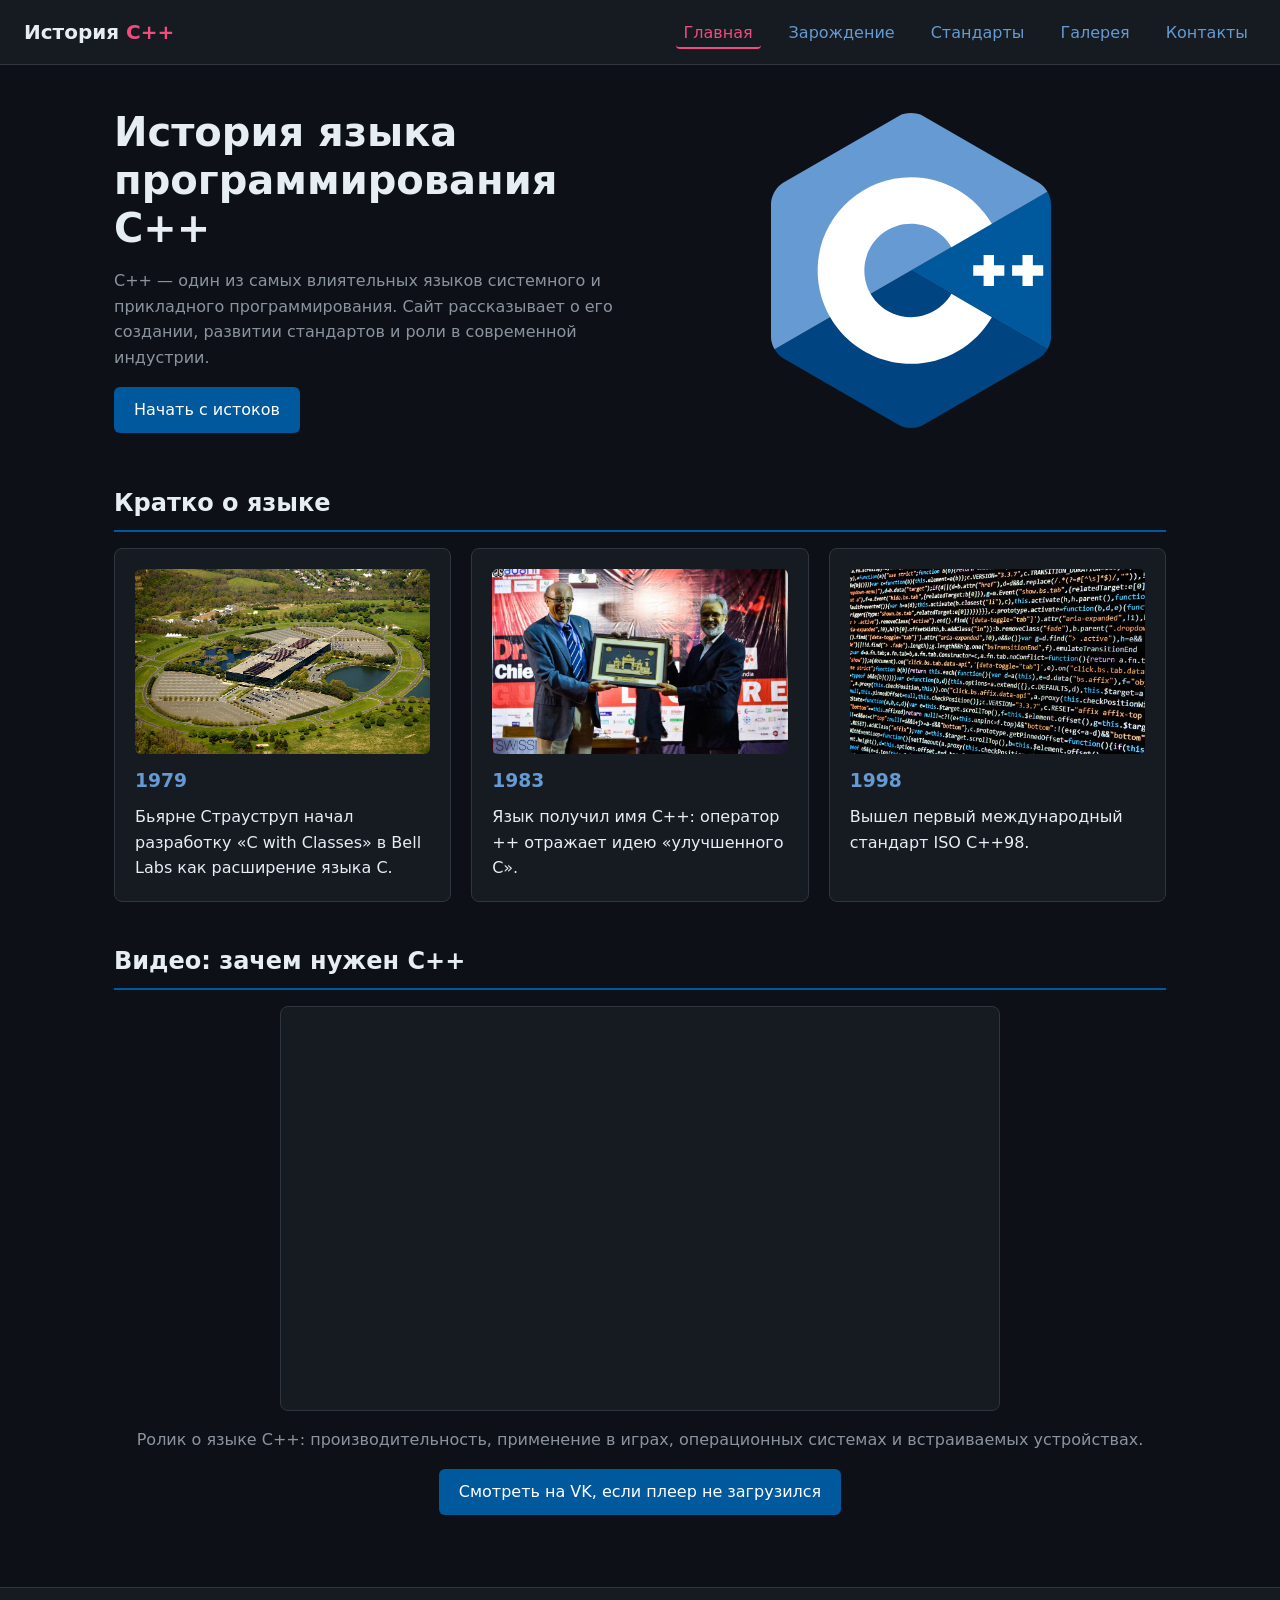
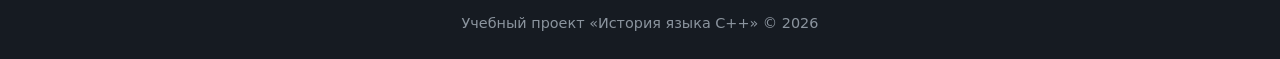
==== index.html @ 8a505035 "First commit" ====
<!DOCTYPE html>
<html lang="ru">
<head>
  <meta charset="UTF-8">
  <meta name="viewport" content="width=device-width, initial-scale=1.0">
  <title>История языка C++ — Главная</title>
  <link rel="stylesheet" href="css/style.css">
</head>
<body>
  <header class="site-header">
    <a class="logo" href="index.html">История <span>C++</span></a>
    <nav class="site-nav" aria-label="Основное меню">
      <ul>
        <li><a href="index.html" aria-current="page">Главная</a></li>
        <li><a href="origins.html">Зарождение</a></li>
        <li><a href="evolution.html">Стандарты</a></li>
        <li><a href="gallery.html">Галерея</a></li>
        <li><a href="contacts.html">Контакты</a></li>
      </ul>
    </nav>
  </header>

  <main>
    <section class="hero">
      <div>
        <h1>История языка программирования C++</h1>
        <p>C++ — один из самых влиятельных языков системного и прикладного программирования. Сайт рассказывает о его создании, развитии стандартов и роли в современной индустрии.</p>
        <a class="btn" href="origins.html">Начать с истоков</a>
      </div>
      <figure class="hero-image">
        <img src="img/cpp-logo.svg" alt="Официальный логотип ISO C++" width="280" height="315">
      </figure>
    </section>

    <section>
      <h2>Кратко о языке</h2>
      <div class="cards">
        <a class="card" href="https://ru.wikipedia.org/wiki/Страуструп,_Бьярне" target="_blank" rel="noopener noreferrer">
          <img src="img/bell-labs.jpg" alt="Здание Bell Labs, где создавали C++">
          <h3>1979</h3>
          <p>Бьярне Страуструп начал разработку «C with Classes» в Bell Labs как расширение языка C.</p>
        </a>
        <a class="card" href="https://ru.wikipedia.org/wiki/C%2B%2B#История" target="_blank" rel="noopener noreferrer">
          <img src="img/stroustrup.jpg" alt="Бьярне Страуструп, создатель C++">
          <h3>1983</h3>
          <p>Язык получил имя C++: оператор ++ отражает идею «улучшенного C».</p>
        </a>
        <a class="card" href="https://ru.wikipedia.org/wiki/C%2B%2B03" target="_blank" rel="noopener noreferrer">
          <img src="img/programming.jpg" alt="Программирование на C++">
          <h3>1998</h3>
          <p>Вышел первый международный стандарт ISO C++98.</p>
        </a>
      </div>
    </section>

    <section class="video-section">
      <h2>Видео: зачем нужен C++</h2>
      <div class="video-wrapper">
        <iframe
          src="https://vkvideo.ru/video_ext.php?oid=-54799175&id=456242775&hd=2"
          title="Видео о C++"
          allow="autoplay; encrypted-media; fullscreen; picture-in-picture; screen-wake-lock"
          allowfullscreen>
        </iframe>
      </div>
      <p class="video-note">Ролик о языке C++: производительность, применение в играх, операционных системах и встраиваемых устройствах.</p>
      <a class="btn btn-video-link" href="https://vkvideo.ru/video-54799175_456242775" target="_blank" rel="noopener noreferrer">Смотреть на VK, если плеер не загрузился</a>
    </section>
  </main>

  <footer class="site-footer">
    <p>Учебный проект «История языка C++» &copy; 2026</p>
  </footer>
</body>
</html>
---- css/style.css ----
*,
*::before,
*::after {
  box-sizing: border-box;
  margin: 0;
  padding: 0;
}

:root {
  --bg: #0d1117;
  --surface: #161b22;
  --accent: #f34b7d;
  --accent-dark: #c93a66;
  --text: #e6edf3;
  --muted: #8b949e;
  --border: #30363d;
  --cpp-blue: #00599c;
  --cpp-blue-light: #659ad2;
}

html {
  scroll-behavior: smooth;
}

body {
  font-family: "Segoe UI", system-ui, sans-serif;
  background: var(--bg);
  color: var(--text);
  line-height: 1.6;
  min-height: 100vh;
  display: flex;
  flex-direction: column;
}

img {
  max-width: 100%;
  height: auto;
  display: block;
}

a {
  color: var(--cpp-blue-light);
  text-decoration: none;
}

ul {
  list-style: none;
}

/* Header & nav */
.site-header {
  background: var(--surface);
  border-bottom: 1px solid var(--border);
  padding: 1rem 1.5rem;
  display: flex;
  flex-wrap: wrap;
  align-items: center;
  justify-content: space-between;
  gap: 1rem;
  position: sticky;
  top: 0;
  z-index: 100;
}

.logo {
  font-size: 1.25rem;
  font-weight: 700;
  color: var(--text);
}

.logo span {
  color: var(--accent);
}

.site-nav ul {
  display: flex;
  flex-wrap: wrap;
  gap: 0.5rem 1.25rem;
}

.site-nav a {
  padding: 0.35rem 0.5rem;
  border-radius: 4px;
  transition: color 0.2s, background 0.2s;
}

.site-nav a:hover {
  color: var(--accent);
  background: rgba(243, 75, 125, 0.1);
}

.site-nav a:active {
  color: var(--accent-dark);
  transform: scale(0.97);
}

.site-nav a[aria-current="page"] {
  color: var(--accent);
  border-bottom: 2px solid var(--accent);
}

/* Main layout */
main {
  flex: 1;
  width: 100%;
  max-width: 1100px;
  margin: 0 auto;
  padding: 2rem 1.5rem;
}

.hero {
  display: grid;
  grid-template-columns: 1fr 1fr;
  gap: 2rem;
  align-items: center;
  margin-bottom: 2.5rem;
}

.hero h1 {
  font-size: clamp(1.75rem, 4vw, 2.5rem);
  line-height: 1.2;
  margin-bottom: 1rem;
}

.hero p {
  color: var(--muted);
  margin-bottom: 1rem;
}

.hero-image {
  display: flex;
  justify-content: center;
  align-items: center;
  margin: 0;
  padding: 1rem 0;
}

.hero-image img {
  max-width: min(100%, 280px);
  width: 100%;
  height: auto;
  border: none;
  outline: none;
  box-shadow: none;
}

.btn {
  display: inline-block;
  padding: 0.65rem 1.25rem;
  background: var(--cpp-blue);
  color: #fff;
  border-radius: 6px;
  border: none;
  cursor: pointer;
  font-size: 1rem;
  transition: background 0.2s, transform 0.2s;
}

.btn:hover {
  background: var(--accent);
}

.btn:active {
  background: var(--accent-dark);
  transform: scale(0.96);
}

/* Sections */
section {
  margin-bottom: 2.5rem;
}

section h2 {
  font-size: 1.5rem;
  margin-bottom: 1rem;
  padding-bottom: 0.5rem;
  border-bottom: 2px solid var(--cpp-blue);
}

.timeline {
  display: flex;
  flex-direction: column;
  gap: 1rem;
}

.timeline article {
  background: var(--surface);
  border: 1px solid var(--border);
  border-radius: 8px;
  padding: 1.25rem;
  transition: transform 0.2s, border-color 0.2s;
}

.timeline article:hover {
  transform: translateX(6px);
  border-color: var(--accent);
}

.timeline article:active {
  transform: translateX(2px);
}

.timeline time {
  display: block;
  color: var(--accent);
  font-weight: 700;
  margin-bottom: 0.35rem;
}

/* Multi-column text */
.columns-text {
  column-count: 2;
  column-gap: 2rem;
  text-align: justify;
}

.columns-text p {
  margin-bottom: 1rem;
}

/* Flex cards */
.cards {
  display: flex;
  flex-wrap: wrap;
  gap: 1.25rem;
}

.card {
  flex: 1 1 240px;
  display: flex;
  flex-direction: column;
  background: var(--surface);
  border: 1px solid var(--border);
  border-radius: 8px;
  padding: 1.25rem;
  color: var(--text);
  text-decoration: none;
  cursor: pointer;
  transition: transform 0.25s, box-shadow 0.25s, border-color 0.25s;
}

.card:hover {
  transform: rotate(-1deg) scale(1.02);
  box-shadow: 0 8px 24px rgba(0, 0, 0, 0.4);
  border-color: var(--cpp-blue-light);
}

.card:hover h3 {
  color: var(--accent);
}

.card:active {
  transform: scale(0.98);
}

.card h3 {
  margin-bottom: 0.5rem;
  color: var(--cpp-blue-light);
}

.card img {
  width: 100%;
  aspect-ratio: 16 / 10;
  object-fit: cover;
  border-radius: 6px;
  margin-bottom: 0.75rem;
}

.article-photo {
  margin: 0 auto 1.5rem;
  max-width: 640px;
  width: 100%;
}

.article-photo img {
  display: block;
  width: 100%;
  height: auto;
  border-radius: 8px;
  border: 1px solid var(--border);
}

/* Gallery grid */
.gallery-grid {
  display: grid;
  grid-template-columns: repeat(3, 1fr);
  gap: 1rem;
}

.gallery-item {
  display: block;
  color: inherit;
  text-decoration: none;
  cursor: pointer;
  border-radius: 8px;
  transition: transform 0.2s;
}

.gallery-item:hover {
  transform: scale(1.02);
}

.gallery-item:active {
  transform: scale(0.98);
}

.gallery-grid figure {
  position: relative;
  overflow: hidden;
  border-radius: 8px;
  border: 1px solid var(--border);
  margin: 0;
  transition: border-color 0.2s;
}

.gallery-item:hover figure {
  border-color: var(--cpp-blue-light);
}

.gallery-grid img {
  width: 100%;
  aspect-ratio: 4 / 3;
  object-fit: cover;
  transition: transform 0.3s;
}

.gallery-item:hover img {
  transform: scale(1.08);
}

.gallery-grid figcaption {
  position: absolute;
  bottom: 0;
  left: 0;
  right: 0;
  padding: 0.5rem;
  background: rgba(0, 0, 0, 0.75);
  font-size: 0.85rem;
}

/* Media block */
.media-block {
  display: flex;
  flex-wrap: wrap;
  gap: 1.5rem;
  align-items: flex-start;
}

.media-block video,
.media-block audio {
  flex: 1 1 280px;
  max-width: 100%;
  border-radius: 8px;
  border: 1px solid var(--border);
}

.video-section {
  margin-bottom: 2.5rem;
}

.video-wrapper {
  position: relative;
  width: 100%;
  max-width: 720px;
  margin: 0 auto 1rem;
  aspect-ratio: 16 / 9;
  background: var(--surface);
  border: 1px solid var(--border);
  border-radius: 8px;
  overflow: hidden;
}

.video-wrapper iframe {
  position: absolute;
  top: 0;
  left: 0;
  width: 100%;
  height: 100%;
  border: 0;
}

.video-note {
  color: var(--muted);
  text-align: center;
  margin-bottom: 1rem;
}

.btn-video-link {
  display: block;
  width: fit-content;
  max-width: 100%;
  margin: 0 auto;
}

/* Contact page */
.contact-page {
  max-width: 640px;
  margin: 0 auto;
}

.contact-header {
  text-align: center;
  margin-bottom: 2rem;
}

.contact-logo {
  display: block;
  width: 100px;
  height: auto;
  margin: 0 auto 1rem;
}

.contact-header h1 {
  margin-bottom: 0.5rem;
}

.contact-header p {
  color: var(--muted);
  max-width: 420px;
  margin: 0 auto;
}

.contact-card {
  background: var(--surface);
  border: 1px solid var(--border);
  border-radius: 12px;
  padding: 2rem;
  box-shadow: 0 12px 40px rgba(0, 0, 0, 0.35);
}

.contact-form {
  display: flex;
  flex-direction: column;
  gap: 1.25rem;
}

.form-row {
  display: grid;
  grid-template-columns: 1fr 1fr;
  gap: 1rem;
}

.form-group label {
  display: block;
  margin-bottom: 0.4rem;
  font-weight: 600;
  font-size: 0.9rem;
  color: var(--cpp-blue-light);
}

.form-group input,
.form-group textarea,
.form-group select {
  width: 100%;
  padding: 0.75rem 1rem;
  background: var(--bg);
  border: 1px solid var(--border);
  border-radius: 8px;
  color: var(--text);
  font: inherit;
  transition: border-color 0.2s, box-shadow 0.2s;
}

.form-group input::placeholder,
.form-group textarea::placeholder {
  color: var(--muted);
}

.form-group input:hover,
.form-group textarea:hover,
.form-group select:hover {
  border-color: var(--cpp-blue-light);
}

.form-group input:focus,
.form-group textarea:focus,
.form-group select:focus {
  outline: none;
  border-color: var(--cpp-blue-light);
  box-shadow: 0 0 0 3px rgba(101, 154, 210, 0.25);
}

.form-group textarea {
  min-height: 140px;
  resize: vertical;
}

.contact-checkboxes {
  border: none;
  padding: 0;
  margin: 0;
}

.contact-checkboxes legend {
  font-weight: 600;
  font-size: 0.9rem;
  color: var(--cpp-blue-light);
  margin-bottom: 0.75rem;
  padding: 0;
}

.checkbox-list {
  display: flex;
  flex-wrap: wrap;
  gap: 0.75rem;
}

.checkbox-pill {
  display: flex;
  align-items: center;
  gap: 0.5rem;
  padding: 0.5rem 1rem;
  background: var(--bg);
  border: 1px solid var(--border);
  border-radius: 999px;
  cursor: pointer;
  transition: border-color 0.2s, background 0.2s;
}

.checkbox-pill:hover {
  border-color: var(--cpp-blue-light);
}

.checkbox-pill:has(input:checked) {
  border-color: var(--accent);
  background: rgba(243, 75, 125, 0.12);
}

.checkbox-pill input {
  accent-color: var(--accent);
}

.btn-submit {
  width: 100%;
  margin-top: 0.5rem;
  padding: 0.85rem 1.5rem;
  font-size: 1.05rem;
  font-weight: 600;
}

/* Footer */
.site-footer {
  background: var(--surface);
  border-top: 1px solid var(--border);
  padding: 1.5rem;
  text-align: center;
  color: var(--muted);
  font-size: 0.9rem;
}

/* 404 WOW */
.page-404 {
  min-height: 100vh;
  display: flex;
  flex-direction: column;
  justify-content: center;
  align-items: center;
  text-align: center;
  padding: 2rem;
  background: linear-gradient(135deg, #0d1117 0%, #1a0a2e 50%, #0d1117 100%);
  position: relative;
  overflow: hidden;
}

.error-code {
  font-size: clamp(6rem, 20vw, 12rem);
  font-weight: 900;
  line-height: 1;
  background: linear-gradient(90deg, var(--cpp-blue-light), var(--accent));
  -webkit-background-clip: text;
  background-clip: text;
  color: transparent;
  position: relative;
  z-index: 2;
  animation: pulse 2s ease-in-out infinite;
}

@keyframes pulse {
  0%,
  100% {
    transform: scale(1);
  }
  50% {
    transform: scale(1.05);
  }
}

.glitch {
  position: absolute;
  font-size: clamp(6rem, 20vw, 12rem);
  font-weight: 900;
  color: var(--accent);
  opacity: 0.3;
  z-index: 1;
  animation: glitch 3s infinite;
}

.glitch:nth-child(2) {
  color: var(--cpp-blue-light);
  animation-delay: 0.1s;
}

@keyframes glitch {
  0%,
  90%,
  100% {
    transform: translate(0);
  }
  92% {
    transform: translate(-8px, 4px);
  }
  94% {
    transform: translate(8px, -4px);
  }
  96% {
    transform: translate(-4px, -2px);
  }
}

.floating-cpp {
  position: absolute;
  font-size: 4rem;
  opacity: 0.08;
  animation: float 6s ease-in-out infinite;
}

.floating-cpp:nth-child(1) {
  top: 10%;
  left: 10%;
}

.floating-cpp:nth-child(2) {
  top: 60%;
  right: 15%;
  animation-delay: 1s;
}

.floating-cpp:nth-child(3) {
  bottom: 15%;
  left: 30%;
  animation-delay: 2s;
}

@keyframes float {
  0%,
  100% {
    transform: translateY(0) rotate(0deg);
  }
  50% {
    transform: translateY(-20px) rotate(10deg);
  }
}

.page-404 h1 {
  margin: 1rem 0;
  z-index: 2;
  position: relative;
}

.page-404 p {
  color: var(--muted);
  margin-bottom: 1.5rem;
  z-index: 2;
  position: relative;
}

/* Tablet */
@media (max-width: 768px) {
  .hero {
    grid-template-columns: 1fr;
  }

  .columns-text {
    column-count: 1;
  }

  .gallery-grid {
    grid-template-columns: repeat(2, 1fr);
  }

  .form-row {
    grid-template-columns: 1fr;
  }
}

/* Phone */
@media (max-width: 480px) {
  .site-header {
    flex-direction: column;
    align-items: flex-start;
  }

  .site-nav ul {
    flex-direction: column;
    gap: 0.25rem;
  }

  main {
    padding: 1.25rem 1rem;
  }

  .gallery-grid {
    grid-template-columns: 1fr;
  }

  .cards {
    flex-direction: column;
  }

  .contact-card {
    padding: 1.25rem;
  }
}
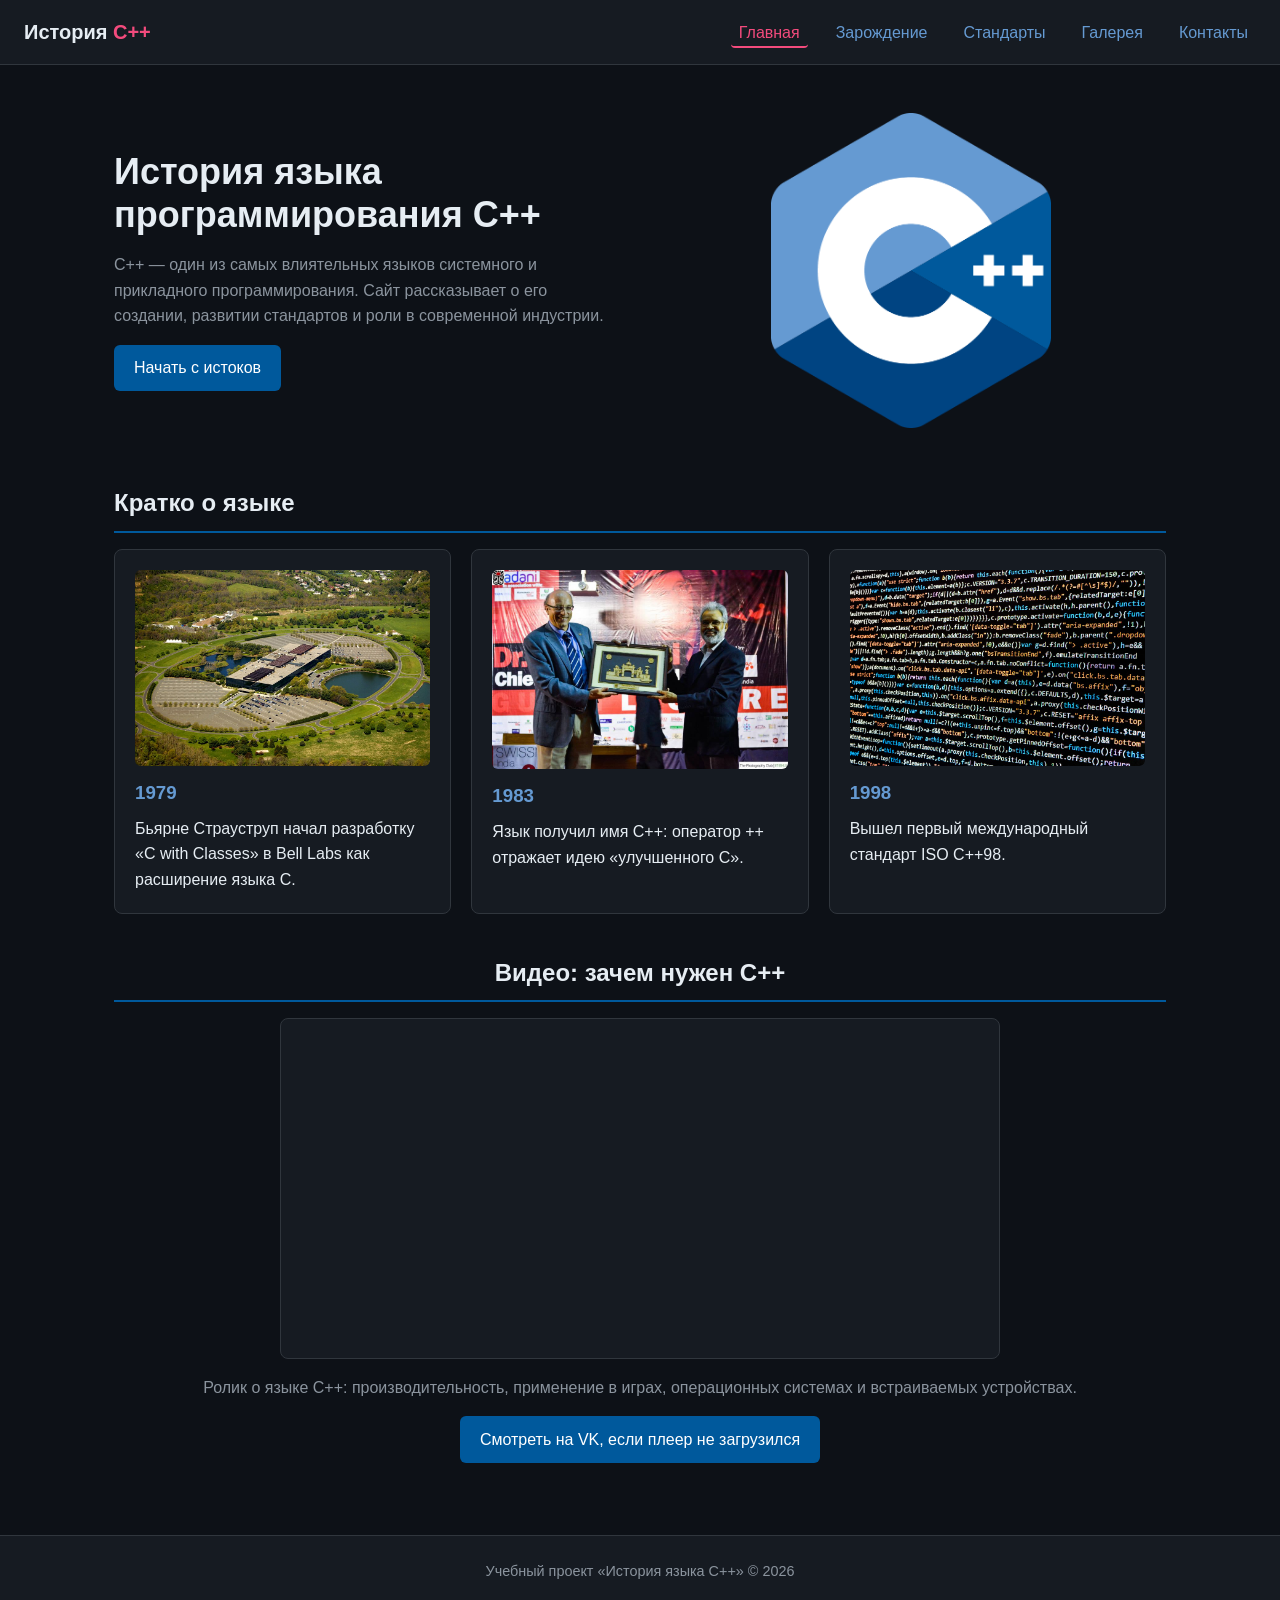
==== commit 52caa8b2: "Правки" ====
--- a/index.html
+++ b/index.html
@@ -9,7 +9,7 @@
 <body>
   <header class="site-header">
     <a class="logo" href="index.html">История <span>C++</span></a>
-    <nav class="site-nav" aria-label="Основное меню">
+    <nav class="site-nav">
       <ul>
         <li><a href="index.html" aria-current="page">Главная</a></li>
         <li><a href="origins.html">Зарождение</a></li>
@@ -28,7 +28,7 @@
         <a class="btn" href="origins.html">Начать с истоков</a>
       </div>
       <figure class="hero-image">
-        <img src="img/cpp-logo.svg" alt="Официальный логотип ISO C++" width="280" height="315">
+        <img src="img/cpp-logo.png" alt="Логотип C++" width="280" height="280">
       </figure>
     </section>
 
@@ -59,7 +59,8 @@
         <iframe
           src="https://vkvideo.ru/video_ext.php?oid=-54799175&id=456242775&hd=2"
           title="Видео о C++"
-          allow="autoplay; encrypted-media; fullscreen; picture-in-picture; screen-wake-lock"
+          width="560"
+          height="315"
           allowfullscreen>
         </iframe>
       </div>
--- a/css/style.css
+++ b/css/style.css
@@ -1,31 +1,13 @@
-*,
-*::before,
-*::after {
+* {
   box-sizing: border-box;
   margin: 0;
   padding: 0;
 }
 
-:root {
-  --bg: #0d1117;
-  --surface: #161b22;
-  --accent: #f34b7d;
-  --accent-dark: #c93a66;
-  --text: #e6edf3;
-  --muted: #8b949e;
-  --border: #30363d;
-  --cpp-blue: #00599c;
-  --cpp-blue-light: #659ad2;
-}
-
-html {
-  scroll-behavior: smooth;
-}
-
 body {
-  font-family: "Segoe UI", system-ui, sans-serif;
-  background: var(--bg);
-  color: var(--text);
+  font-family: Arial, Helvetica, sans-serif;
+  background: #0d1117;
+  color: #e6edf3;
   line-height: 1.6;
   min-height: 100vh;
   display: flex;
@@ -39,7 +21,7 @@
 }
 
 a {
-  color: var(--cpp-blue-light);
+  color: #659ad2;
   text-decoration: none;
 }
 
@@ -47,10 +29,9 @@
   list-style: none;
 }
 
-/* Header & nav */
 .site-header {
-  background: var(--surface);
-  border-bottom: 1px solid var(--border);
+  background: #161b22;
+  border-bottom: 1px solid #30363d;
   padding: 1rem 1.5rem;
   display: flex;
   flex-wrap: wrap;
@@ -65,11 +46,11 @@
 .logo {
   font-size: 1.25rem;
   font-weight: 700;
-  color: var(--text);
+  color: #e6edf3;
 }
 
 .logo span {
-  color: var(--accent);
+  color: #f34b7d;
 }
 
 .site-nav ul {
@@ -81,25 +62,23 @@
 .site-nav a {
   padding: 0.35rem 0.5rem;
   border-radius: 4px;
-  transition: color 0.2s, background 0.2s;
 }
 
 .site-nav a:hover {
-  color: var(--accent);
-  background: rgba(243, 75, 125, 0.1);
+  color: #f34b7d;
+  background: #252028;
 }
 
 .site-nav a:active {
-  color: var(--accent-dark);
+  color: #c93a66;
   transform: scale(0.97);
 }
 
 .site-nav a[aria-current="page"] {
-  color: var(--accent);
-  border-bottom: 2px solid var(--accent);
-}
-
-/* Main layout */
+  color: #f34b7d;
+  border-bottom: 2px solid #f34b7d;
+}
+
 main {
   flex: 1;
   width: 100%;
@@ -117,13 +96,19 @@
 }
 
 .hero h1 {
-  font-size: clamp(1.75rem, 4vw, 2.5rem);
+  font-size: 1.75rem;
   line-height: 1.2;
   margin-bottom: 1rem;
 }
 
+@media (min-width: 769px) {
+  .hero h1 {
+    font-size: 2.25rem;
+  }
+}
+
 .hero p {
-  color: var(--muted);
+  color: #8b949e;
   margin-bottom: 1rem;
 }
 
@@ -136,7 +121,7 @@
 }
 
 .hero-image img {
-  max-width: min(100%, 280px);
+  max-width: 280px;
   width: 100%;
   height: auto;
   border: none;
@@ -147,25 +132,23 @@
 .btn {
   display: inline-block;
   padding: 0.65rem 1.25rem;
-  background: var(--cpp-blue);
+  background: #00599c;
   color: #fff;
   border-radius: 6px;
   border: none;
   cursor: pointer;
   font-size: 1rem;
-  transition: background 0.2s, transform 0.2s;
 }
 
 .btn:hover {
-  background: var(--accent);
+  background: #f34b7d;
 }
 
 .btn:active {
-  background: var(--accent-dark);
+  background: #c93a66;
   transform: scale(0.96);
 }
 
-/* Sections */
 section {
   margin-bottom: 2.5rem;
 }
@@ -174,7 +157,7 @@
   font-size: 1.5rem;
   margin-bottom: 1rem;
   padding-bottom: 0.5rem;
-  border-bottom: 2px solid var(--cpp-blue);
+  border-bottom: 2px solid #00599c;
 }
 
 .timeline {
@@ -184,16 +167,15 @@
 }
 
 .timeline article {
-  background: var(--surface);
-  border: 1px solid var(--border);
+  background: #161b22;
+  border: 1px solid #30363d;
   border-radius: 8px;
   padding: 1.25rem;
-  transition: transform 0.2s, border-color 0.2s;
 }
 
 .timeline article:hover {
   transform: translateX(6px);
-  border-color: var(--accent);
+  border-color: #f34b7d;
 }
 
 .timeline article:active {
@@ -202,12 +184,11 @@
 
 .timeline time {
   display: block;
-  color: var(--accent);
+  color: #f34b7d;
   font-weight: 700;
   margin-bottom: 0.35rem;
 }
 
-/* Multi-column text */
 .columns-text {
   column-count: 2;
   column-gap: 2rem;
@@ -218,7 +199,6 @@
   margin-bottom: 1rem;
 }
 
-/* Flex cards */
 .cards {
   display: flex;
   flex-wrap: wrap;
@@ -229,24 +209,22 @@
   flex: 1 1 240px;
   display: flex;
   flex-direction: column;
-  background: var(--surface);
-  border: 1px solid var(--border);
+  background: #161b22;
+  border: 1px solid #30363d;
   border-radius: 8px;
   padding: 1.25rem;
-  color: var(--text);
+  color: #e6edf3;
   text-decoration: none;
   cursor: pointer;
-  transition: transform 0.25s, box-shadow 0.25s, border-color 0.25s;
 }
 
 .card:hover {
   transform: rotate(-1deg) scale(1.02);
-  box-shadow: 0 8px 24px rgba(0, 0, 0, 0.4);
-  border-color: var(--cpp-blue-light);
+  border-color: #659ad2;
 }
 
 .card:hover h3 {
-  color: var(--accent);
+  color: #f34b7d;
 }
 
 .card:active {
@@ -255,13 +233,12 @@
 
 .card h3 {
   margin-bottom: 0.5rem;
-  color: var(--cpp-blue-light);
+  color: #659ad2;
 }
 
 .card img {
   width: 100%;
-  aspect-ratio: 16 / 10;
-  object-fit: cover;
+  height: auto;
   border-radius: 6px;
   margin-bottom: 0.75rem;
 }
@@ -277,10 +254,9 @@
   width: 100%;
   height: auto;
   border-radius: 8px;
-  border: 1px solid var(--border);
-}
-
-/* Gallery grid */
+  border: 1px solid #30363d;
+}
+
 .gallery-grid {
   display: grid;
   grid-template-columns: repeat(3, 1fr);
@@ -289,11 +265,10 @@
 
 .gallery-item {
   display: block;
-  color: inherit;
+  color: #e6edf3;
   text-decoration: none;
   cursor: pointer;
   border-radius: 8px;
-  transition: transform 0.2s;
 }
 
 .gallery-item:hover {
@@ -308,20 +283,17 @@
   position: relative;
   overflow: hidden;
   border-radius: 8px;
-  border: 1px solid var(--border);
+  border: 1px solid #30363d;
   margin: 0;
-  transition: border-color 0.2s;
 }
 
 .gallery-item:hover figure {
-  border-color: var(--cpp-blue-light);
+  border-color: #659ad2;
 }
 
 .gallery-grid img {
   width: 100%;
-  aspect-ratio: 4 / 3;
-  object-fit: cover;
-  transition: transform 0.3s;
+  height: auto;
 }
 
 .gallery-item:hover img {
@@ -334,11 +306,10 @@
   left: 0;
   right: 0;
   padding: 0.5rem;
-  background: rgba(0, 0, 0, 0.75);
+  background: #222222;
   font-size: 0.85rem;
 }
 
-/* Media block */
 .media-block {
   display: flex;
   flex-wrap: wrap;
@@ -351,48 +322,43 @@
   flex: 1 1 280px;
   max-width: 100%;
   border-radius: 8px;
-  border: 1px solid var(--border);
+  border: 1px solid #30363d;
 }
 
 .video-section {
   margin-bottom: 2.5rem;
+  text-align: center;
 }
 
 .video-wrapper {
-  position: relative;
-  width: 100%;
   max-width: 720px;
   margin: 0 auto 1rem;
-  aspect-ratio: 16 / 9;
-  background: var(--surface);
-  border: 1px solid var(--border);
-  border-radius: 8px;
-  overflow: hidden;
+  text-align: center;
+  background: #161b22;
+  border: 1px solid #30363d;
+  border-radius: 8px;
+  padding: 0.5rem;
 }
 
 .video-wrapper iframe {
-  position: absolute;
-  top: 0;
-  left: 0;
-  width: 100%;
-  height: 100%;
+  width: 100%;
+  max-width: 560px;
+  height: 315px;
   border: 0;
 }
 
 .video-note {
-  color: var(--muted);
+  color: #8b949e;
   text-align: center;
   margin-bottom: 1rem;
 }
 
 .btn-video-link {
-  display: block;
-  width: fit-content;
+  display: inline-block;
   max-width: 100%;
   margin: 0 auto;
 }
 
-/* Contact page */
 .contact-page {
   max-width: 640px;
   margin: 0 auto;
@@ -415,17 +381,16 @@
 }
 
 .contact-header p {
-  color: var(--muted);
+  color: #8b949e;
   max-width: 420px;
   margin: 0 auto;
 }
 
 .contact-card {
-  background: var(--surface);
-  border: 1px solid var(--border);
+  background: #161b22;
+  border: 1px solid #30363d;
   border-radius: 12px;
   padding: 2rem;
-  box-shadow: 0 12px 40px rgba(0, 0, 0, 0.35);
 }
 
 .contact-form {
@@ -445,7 +410,7 @@
   margin-bottom: 0.4rem;
   font-weight: 600;
   font-size: 0.9rem;
-  color: var(--cpp-blue-light);
+  color: #659ad2;
 }
 
 .form-group input,
@@ -453,36 +418,23 @@
 .form-group select {
   width: 100%;
   padding: 0.75rem 1rem;
-  background: var(--bg);
-  border: 1px solid var(--border);
-  border-radius: 8px;
-  color: var(--text);
-  font: inherit;
-  transition: border-color 0.2s, box-shadow 0.2s;
-}
-
-.form-group input::placeholder,
-.form-group textarea::placeholder {
-  color: var(--muted);
-}
-
-.form-group input:hover,
-.form-group textarea:hover,
-.form-group select:hover {
-  border-color: var(--cpp-blue-light);
+  background: #0d1117;
+  border: 1px solid #30363d;
+  border-radius: 8px;
+  color: #e6edf3;
+  font-size: 1rem;
+  font-family: Arial, Helvetica, sans-serif;
 }
 
 .form-group input:focus,
 .form-group textarea:focus,
 .form-group select:focus {
-  outline: none;
-  border-color: var(--cpp-blue-light);
-  box-shadow: 0 0 0 3px rgba(101, 154, 210, 0.25);
+  outline: 2px solid #659ad2;
+  border-color: #659ad2;
 }
 
 .form-group textarea {
   min-height: 140px;
-  resize: vertical;
 }
 
 .contact-checkboxes {
@@ -494,40 +446,16 @@
 .contact-checkboxes legend {
   font-weight: 600;
   font-size: 0.9rem;
-  color: var(--cpp-blue-light);
+  color: #659ad2;
   margin-bottom: 0.75rem;
   padding: 0;
 }
 
-.checkbox-list {
-  display: flex;
-  flex-wrap: wrap;
-  gap: 0.75rem;
-}
-
-.checkbox-pill {
+.checkbox-group {
   display: flex;
   align-items: center;
   gap: 0.5rem;
-  padding: 0.5rem 1rem;
-  background: var(--bg);
-  border: 1px solid var(--border);
-  border-radius: 999px;
-  cursor: pointer;
-  transition: border-color 0.2s, background 0.2s;
-}
-
-.checkbox-pill:hover {
-  border-color: var(--cpp-blue-light);
-}
-
-.checkbox-pill:has(input:checked) {
-  border-color: var(--accent);
-  background: rgba(243, 75, 125, 0.12);
-}
-
-.checkbox-pill input {
-  accent-color: var(--accent);
+  margin-bottom: 0.5rem;
 }
 
 .btn-submit {
@@ -538,17 +466,15 @@
   font-weight: 600;
 }
 
-/* Footer */
 .site-footer {
-  background: var(--surface);
-  border-top: 1px solid var(--border);
+  background: #161b22;
+  border-top: 1px solid #30363d;
   padding: 1.5rem;
   text-align: center;
-  color: var(--muted);
+  color: #8b949e;
   font-size: 0.9rem;
 }
 
-/* 404 WOW */
 .page-404 {
   min-height: 100vh;
   display: flex;
@@ -557,134 +483,35 @@
   align-items: center;
   text-align: center;
   padding: 2rem;
-  background: linear-gradient(135deg, #0d1117 0%, #1a0a2e 50%, #0d1117 100%);
-  position: relative;
-  overflow: hidden;
+  background: #0d1117;
+  border-top: 4px solid #f34b7d;
 }
 
 .error-code {
-  font-size: clamp(6rem, 20vw, 12rem);
+  font-size: 5rem;
   font-weight: 900;
   line-height: 1;
-  background: linear-gradient(90deg, var(--cpp-blue-light), var(--accent));
-  -webkit-background-clip: text;
-  background-clip: text;
-  color: transparent;
-  position: relative;
-  z-index: 2;
-  animation: pulse 2s ease-in-out infinite;
-}
-
-@keyframes pulse {
-  0%,
-  100% {
-    transform: scale(1);
-  }
-  50% {
-    transform: scale(1.05);
-  }
-}
-
-.glitch {
-  position: absolute;
-  font-size: clamp(6rem, 20vw, 12rem);
-  font-weight: 900;
-  color: var(--accent);
-  opacity: 0.3;
-  z-index: 1;
-  animation: glitch 3s infinite;
-}
-
-.glitch:nth-child(2) {
-  color: var(--cpp-blue-light);
-  animation-delay: 0.1s;
-}
-
-@keyframes glitch {
-  0%,
-  90%,
-  100% {
-    transform: translate(0);
-  }
-  92% {
-    transform: translate(-8px, 4px);
-  }
-  94% {
-    transform: translate(8px, -4px);
-  }
-  96% {
-    transform: translate(-4px, -2px);
-  }
-}
-
-.floating-cpp {
-  position: absolute;
-  font-size: 4rem;
-  opacity: 0.08;
-  animation: float 6s ease-in-out infinite;
-}
-
-.floating-cpp:nth-child(1) {
-  top: 10%;
-  left: 10%;
-}
-
-.floating-cpp:nth-child(2) {
-  top: 60%;
-  right: 15%;
-  animation-delay: 1s;
-}
-
-.floating-cpp:nth-child(3) {
-  bottom: 15%;
-  left: 30%;
-  animation-delay: 2s;
-}
-
-@keyframes float {
-  0%,
-  100% {
-    transform: translateY(0) rotate(0deg);
-  }
-  50% {
-    transform: translateY(-20px) rotate(10deg);
-  }
+  color: #f34b7d;
+  margin-bottom: 0.5rem;
 }
 
 .page-404 h1 {
   margin: 1rem 0;
-  z-index: 2;
-  position: relative;
 }
 
 .page-404 p {
-  color: var(--muted);
+  color: #8b949e;
   margin-bottom: 1.5rem;
-  z-index: 2;
-  position: relative;
-}
-
-/* Tablet */
+  max-width: 400px;
+}
+
+@media (min-width: 600px) {
+  .error-code {
+    font-size: 8rem;
+  }
+}
+
 @media (max-width: 768px) {
-  .hero {
-    grid-template-columns: 1fr;
-  }
-
-  .columns-text {
-    column-count: 1;
-  }
-
-  .gallery-grid {
-    grid-template-columns: repeat(2, 1fr);
-  }
-
-  .form-row {
-    grid-template-columns: 1fr;
-  }
-}
-
-/* Phone */
-@media (max-width: 480px) {
   .site-header {
     flex-direction: column;
     align-items: flex-start;
@@ -695,6 +522,28 @@
     gap: 0.25rem;
   }
 
+  .hero {
+    grid-template-columns: 1fr;
+  }
+
+  .hero h1 {
+    font-size: 2rem;
+  }
+
+  .columns-text {
+    column-count: 1;
+  }
+
+  .gallery-grid {
+    grid-template-columns: repeat(2, 1fr);
+  }
+
+  .form-row {
+    grid-template-columns: 1fr;
+  }
+}
+
+@media (max-width: 480px) {
   main {
     padding: 1.25rem 1rem;
   }
